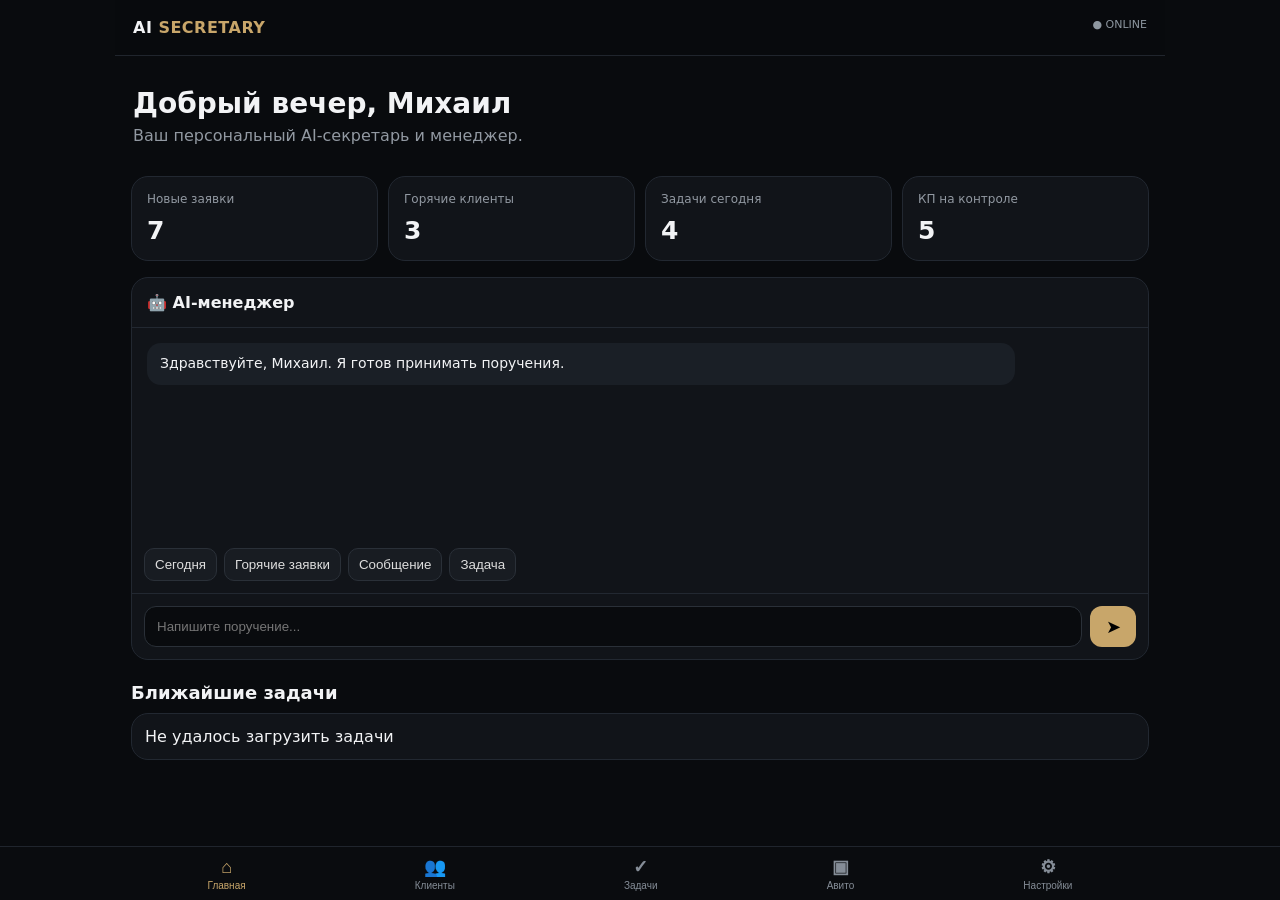
==== secretary.html @ 4240dd49 "Load live secretary tasks from backend" ====
<!doctype html>
<html lang="ru">
<head>
<meta charset="utf-8">
<meta name="viewport" content="width=device-width,initial-scale=1">
<meta name="theme-color" content="#090b0e">
<title>AI Secretary</title>
<style>
*{box-sizing:border-box}body{margin:0;background:#090b0e;color:#f2f3f5;font-family:system-ui,-apple-system,Segoe UI,sans-serif}.app{max-width:1050px;margin:auto;padding-bottom:90px}
header{position:sticky;top:0;z-index:5;padding:18px;background:#090b0eee;backdrop-filter:blur(14px);display:flex;justify-content:space-between;border-bottom:1px solid #20252d}.brand{font-weight:800;letter-spacing:.5px}.brand i{font-style:normal;color:#c8a66a}.online{font-size:11px;color:#8d969f}
main{padding:16px}.hero{padding:15px 2px}.hero h1{margin:0 0 6px;font-size:28px}.hero p{margin:0;color:#9299a2}.grid{display:grid;grid-template-columns:repeat(4,1fr);gap:10px;margin:16px 0}.card,.chat,.row{background:#111419;border:1px solid #222831;border-radius:17px}.card{padding:15px}.label{font-size:12px;color:#9299a2}.num{font-size:25px;font-weight:800;margin-top:10px}
.chat{overflow:hidden;margin-top:12px}.chathead{padding:15px;border-bottom:1px solid #222831;font-weight:700}.messages{min-height:220px;padding:15px;display:flex;flex-direction:column;gap:10px}.msg{padding:11px 13px;border-radius:14px;max-width:88%;font-size:14px;line-height:1.4}.ai{background:#1a1f26}.me{align-self:flex-end;background:#c8a66a;color:#101010}.quick{display:flex;gap:7px;overflow:auto;padding:0 12px 12px}.quick button{white-space:nowrap;background:#181c22;color:#ddd;border:1px solid #2a3038;border-radius:10px;padding:8px 10px}.input{display:flex;gap:8px;padding:12px;border-top:1px solid #222831}.input input{min-width:0;flex:1;background:#090b0e;color:#fff;border:1px solid #2a3038;border-radius:12px;padding:12px;outline:none}.input button{border:0;background:#c8a66a;border-radius:12px;width:46px;font-size:18px}.section{margin-top:22px}.section h2{font-size:18px;margin:0 0 10px}.rows{display:grid;gap:8px}.row{padding:13px;display:flex;justify-content:space-between}.row small{display:block;color:#8e969f;margin-top:4px}.badge{font-size:11px;background:#1d2922;color:#9fd0aa;padding:6px 8px;border-radius:8px;height:max-content}
nav{position:fixed;bottom:0;left:0;right:0;background:#0b0d10f7;border-top:1px solid #20252d;z-index:10}.nav{max-width:1050px;margin:auto;display:flex;justify-content:space-around;padding:8px}.nav button{background:none;border:0;color:#858d97;font-size:10px}.nav button b{display:block;font-size:18px;margin-bottom:2px}.nav button.active{color:#c8a66a}
@media(max-width:650px){.grid{grid-template-columns:repeat(2,1fr)}.hero h1{font-size:26px}}
</style>
</head>
<body><div class="app">
<header><div class="brand">AI <i>SECRETARY</i></div><div class="online">● ONLINE</div></header>
<main><div class="hero"><h1>Добрый вечер, Михаил</h1><p>Ваш персональный AI-секретарь и менеджер.</p></div>
<div class="grid"><div class="card"><div class="label">Новые заявки</div><div class="num">7</div></div><div class="card"><div class="label">Горячие клиенты</div><div class="num">3</div></div><div class="card"><div class="label">Задачи сегодня</div><div class="num">4</div></div><div class="card"><div class="label">КП на контроле</div><div class="num">5</div></div></div>
<div class="chat"><div class="chathead">🤖 AI-менеджер</div><div class="messages" id="messages"><div class="msg ai">Здравствуйте, Михаил. Я готов принимать поручения.</div></div>
<div class="quick"><button onclick="ask('Что у меня сегодня?')">Сегодня</button><button onclick="ask('Покажи горячие заявки')">Горячие заявки</button><button onclick="ask('Подготовь сообщение клиенту')">Сообщение</button><button onclick="ask('Создай задачу')">Задача</button></div>
<div class="input"><input id="inp" placeholder="Напишите поручение..."><button onclick="send()">➤</button></div></div>
<div class="section"><h2>Ближайшие задачи</h2><div class="rows" id="tasks"><div class="row"><div>Загрузка задач…</div></div></div></div>
</main></div><nav><div class="nav"><button class="active"><b>⌂</b>Главная</button><button><b>👥</b>Клиенты</button><button><b>✓</b>Задачи</button><button><b>▣</b>Авито</button><button><b>⚙</b>Настройки</button></div></nav>
<script>
const box=document.getElementById('messages'),inp=document.getElementById('inp');
let history=[];
function add(t,c){const d=document.createElement('div');d.className='msg '+c;d.textContent=t;box.appendChild(d);box.scrollTop=box.scrollHeight}
function ask(t){inp.value=t;send()}
async function send(){
 const t=inp.value.trim(); if(!t)return;
 add(t,'me'); inp.value='';
 const typing=document.createElement('div'); typing.className='msg ai'; typing.textContent='Печатает…'; box.appendChild(typing);
 try{
   const r=await fetch('https://avito-manager-server.onrender.com/api/secretary/chat',{
     method:'POST',headers:{'Content-Type':'application/json'},
     body:JSON.stringify({message:t,history})
   });
   const data=await r.json(); typing.remove();
   const answer=data.answer||data.error||'Не удалось получить ответ.';
   add(answer,'ai');
   history.push({role:'user',content:t},{role:'assistant',content:answer});
   if(history.length>24) history=history.slice(-24);
 }catch(e){typing.remove();add('Не удалось связаться с сервером. Проверь, что сервер запущен на Render.','ai')}
}
inp.addEventListener('keydown',e=>{if(e.key==='Enter')send()});
async function loadTasks(){
 try{
  const r=await fetch('https://avito-manager-server.onrender.com/api/secretary/tasks');
  const d=await r.json(); const el=document.getElementById('tasks');
  if(!d.tasks||!d.tasks.length){el.innerHTML='<div class="row"><div>Задач пока нет</div></div>';return}
  el.innerHTML=d.tasks.slice(-8).reverse().map(t=>{
   const when=[t.dueDate,t.dueTime].filter(Boolean).join(' · ');
   return '<div class="row"><div>'+escapeHtml(t.title)+'<small>'+escapeHtml(when||'Без срока')+'</small></div><span class="badge">'+escapeHtml(t.priority||'задача')+'</span></div>'
  }).join('');
 }catch(e){document.getElementById('tasks').innerHTML='<div class="row"><div>Не удалось загрузить задачи</div></div>'}
}
function escapeHtml(s){return String(s).replace(/[&<>'"]/g,c=>({'&':'&amp;','<':'&lt;','>':'&gt;',"'":'&#39;','\\"':'&quot;'}[c]));}
loadTasks();
</script></body></html>
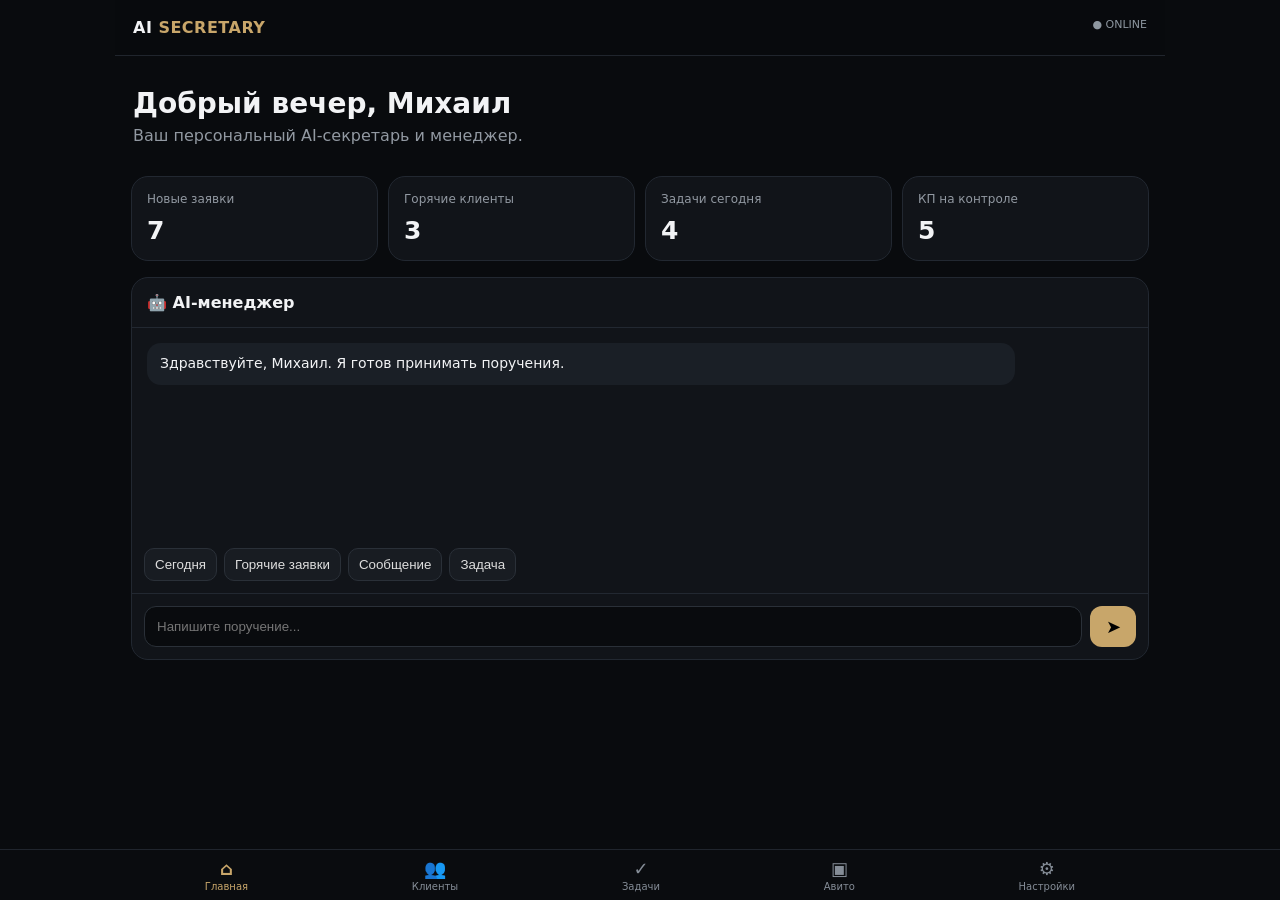
==== commit 8ab8c6e6: "Make navigation work without JavaScript handlers" ====
--- a/secretary.html
+++ b/secretary.html
@@ -10,7 +10,10 @@
 header{position:sticky;top:0;z-index:5;padding:18px;background:#090b0eee;backdrop-filter:blur(14px);display:flex;justify-content:space-between;border-bottom:1px solid #20252d}.brand{font-weight:800;letter-spacing:.5px}.brand i{font-style:normal;color:#c8a66a}.online{font-size:11px;color:#8d969f}
 main{padding:16px}.hero{padding:15px 2px}.hero h1{margin:0 0 6px;font-size:28px}.hero p{margin:0;color:#9299a2}.grid{display:grid;grid-template-columns:repeat(4,1fr);gap:10px;margin:16px 0}.card,.chat,.row{background:#111419;border:1px solid #222831;border-radius:17px}.card{padding:15px}.label{font-size:12px;color:#9299a2}.num{font-size:25px;font-weight:800;margin-top:10px}
 .chat{overflow:hidden;margin-top:12px}.chathead{padding:15px;border-bottom:1px solid #222831;font-weight:700}.messages{min-height:220px;padding:15px;display:flex;flex-direction:column;gap:10px}.msg{padding:11px 13px;border-radius:14px;max-width:88%;font-size:14px;line-height:1.4}.ai{background:#1a1f26}.me{align-self:flex-end;background:#c8a66a;color:#101010}.quick{display:flex;gap:7px;overflow:auto;padding:0 12px 12px}.quick button{white-space:nowrap;background:#181c22;color:#ddd;border:1px solid #2a3038;border-radius:10px;padding:8px 10px}.input{display:flex;gap:8px;padding:12px;border-top:1px solid #222831}.input input{min-width:0;flex:1;background:#090b0e;color:#fff;border:1px solid #2a3038;border-radius:12px;padding:12px;outline:none}.input button{border:0;background:#c8a66a;border-radius:12px;width:46px;font-size:18px}.section{margin-top:22px}.section h2{font-size:18px;margin:0 0 10px}.rows{display:grid;gap:8px}.row{padding:13px;display:flex;justify-content:space-between}.row small{display:block;color:#8e969f;margin-top:4px}.badge{font-size:11px;background:#1d2922;color:#9fd0aa;padding:6px 8px;border-radius:8px;height:max-content}
-nav{position:fixed;bottom:0;left:0;right:0;background:#0b0d10f7;border-top:1px solid #20252d;z-index:10}.nav{max-width:1050px;margin:auto;display:flex;justify-content:space-around;padding:8px}.nav button{background:none;border:0;color:#858d97;font-size:10px}.nav button b{display:block;font-size:18px;margin-bottom:2px}.nav button.active{color:#c8a66a}
+nav{position:fixed;bottom:0;left:0;right:0;background:#0b0d10f7;border-top:1px solid #20252d;z-index:10}.nav{max-width:1050px;margin:auto;display:flex;justify-content:space-around;padding:8px}.nav button,.nav a{background:none;border:0;color:#858d97;font-size:10px;text-decoration:none;text-align:center}.nav button b,.nav a b{display:block;font-size:18px;margin-bottom:2px}.nav button.active,.nav a.active{color:#c8a66a}
+.section{scroll-margin-top:20px}
+#clientsSection,#tasksSection,#avitoSection,#settingsSection{display:none!important}
+#clientsSection:target,#tasksSection:target,#avitoSection:target,#settingsSection:target{display:block!important}
 @media(max-width:650px){.grid{grid-template-columns:repeat(2,1fr)}.hero h1{font-size:26px}}
 </style>
 </head>
@@ -21,8 +24,23 @@
 <div class="chat"><div class="chathead">🤖 AI-менеджер</div><div class="messages" id="messages"><div class="msg ai">Здравствуйте, Михаил. Я готов принимать поручения.</div></div>
 <div class="quick"><button onclick="ask('Что у меня сегодня?')">Сегодня</button><button onclick="ask('Покажи горячие заявки')">Горячие заявки</button><button onclick="ask('Подготовь сообщение клиенту')">Сообщение</button><button onclick="ask('Создай задачу')">Задача</button></div>
 <div class="input"><input id="inp" placeholder="Напишите поручение..."><button onclick="send()">➤</button></div></div>
-<div class="section"><h2>Ближайшие задачи</h2><div class="rows" id="tasks"><div class="row"><div>Загрузка задач…</div></div></div></div>
-</main></div><nav><div class="nav"><button class="active"><b>⌂</b>Главная</button><button><b>👥</b>Клиенты</button><button><b>✓</b>Задачи</button><button><b>▣</b>Авито</button><button><b>⚙</b>Настройки</button></div></nav>
+<div class="section" id="clientsSection" style="display:none"><h2>Клиенты</h2><div class="rows" id="clients"><div class="row"><div>Загрузка клиентов…</div></div></div></div>
+<div class="section" id="tasksSection"><h2>Ближайшие задачи</h2><div class="rows" id="tasks"><div class="row"><div>Загрузка задач…</div></div></div></div>
+<div class="section" id="avitoSection" style="display:none"><h2>Авито</h2><div class="rows">
+<div class="row"><div><b>Продвижение объявлений</b><small>Управление рекламой и контроль заявок</small></div><span class="badge">AI</span></div>
+<div class="row"><div><b>Заявки с Авито</b><small>Новые обращения будут обрабатываться AI-менеджером</small></div><span class="badge">ONLINE</span></div>
+</div></div>
+<div class="section" id="settingsSection" style="display:none"><h2>Настройки</h2><div class="rows">
+<div class="row"><div><b>AI-секретарь</b><small>Подключение к серверу Render</small></div><span class="badge">ON</span></div>
+<div class="row"><div><b>Авито OAuth</b><small>Авторизация приложения Avito Manager</small></div><span class="badge">В процессе</span></div>
+</div></div>
+</main></div><nav><div class="nav">
+<a href="secretary.html" class="active"><b>⌂</b>Главная</a>
+<a href="#clientsSection"><b>👥</b>Клиенты</a>
+<a href="#tasksSection"><b>✓</b>Задачи</a>
+<a href="#avitoSection"><b>▣</b>Авито</a>
+<a href="#settingsSection"><b>⚙</b>Настройки</a>
+</div></nav>
 <script>
 const box=document.getElementById('messages'),inp=document.getElementById('inp');
 let history=[];
@@ -58,4 +76,38 @@
 }
 function escapeHtml(s){return String(s).replace(/[&<>'"]/g,c=>({'&':'&amp;','<':'&lt;','>':'&gt;',"'":'&#39;','\\"':'&quot;'}[c]));}
 loadTasks();
+function hidePages(){
+ ['clientsSection','tasksSection','avitoSection','settingsSection'].forEach(id=>document.getElementById(id).style.display='none');
+}
+function showPage(page,btn){
+ document.querySelectorAll('.nav button').forEach(b=>b.classList.remove('active'));
+ btn.classList.add('active');
+ hidePages();
+ if(page==='home'){
+   window.scrollTo({top:0,behavior:'smooth'});
+ } else if(page==='clients'){
+   const sec=document.getElementById('clientsSection'); sec.style.display='block'; loadClients(); sec.scrollIntoView({behavior:'smooth',block:'start'});
+ } else if(page==='tasks'){
+   const sec=document.getElementById('tasksSection'); sec.style.display='block'; loadTasks(); sec.scrollIntoView({behavior:'smooth',block:'start'});
+ } else if(page==='avito'){
+   const sec=document.getElementById('avitoSection'); sec.style.display='block'; sec.scrollIntoView({behavior:'smooth',block:'start'});
+ } else if(page==='settings'){
+   const sec=document.getElementById('settingsSection'); sec.style.display='block'; sec.scrollIntoView({behavior:'smooth',block:'start'});
+ }
+}
+async function loadClients(){
+ try{
+  const r=await fetch('https://avito-manager-server.onrender.com/api/secretary/clients');
+  const d=await r.json(); const el=document.getElementById('clients');
+  if(!d.clients||!d.clients.length){el.innerHTML='<div class="row"><div>Клиентов пока нет</div></div>';return}
+  el.innerHTML=d.clients.slice().reverse().map(c=>'<div class="row"><div>'+escapeHtml(c.name)+'<small>'+escapeHtml([c.phone,c.object,c.source].filter(Boolean).join(' · '))+'</small></div><span class="badge">'+escapeHtml(c.stage||'Новый')+'</span></div>').join('');
+ }catch(e){document.getElementById('clients').innerHTML='<div class="row"><div>Не удалось загрузить клиентов</div></div>'}
+}
+async function showClients(){
+ const sec=document.getElementById('clientsSection'); sec.style.display='block'; loadClients();
+ try{const r=await fetch('https://avito-manager-server.onrender.com/api/secretary/clients');const d=await r.json();const el=document.getElementById('clients');
+ if(!d.clients.length){el.innerHTML='<div class="row"><div>Клиентов пока нет</div></div>';return}
+ el.innerHTML=d.clients.slice().reverse().map(c=>'<div class="row"><div>'+escapeHtml(c.name)+'<small>'+escapeHtml([c.phone,c.object,c.source].filter(Boolean).join(' · '))+'</small></div><span class="badge">'+escapeHtml(c.stage)+'</span></div>').join('');
+ }catch(e){document.getElementById('clients').innerHTML='<div class="row"><div>Не удалось загрузить клиентов</div></div>'}
+}
 </script></body></html>
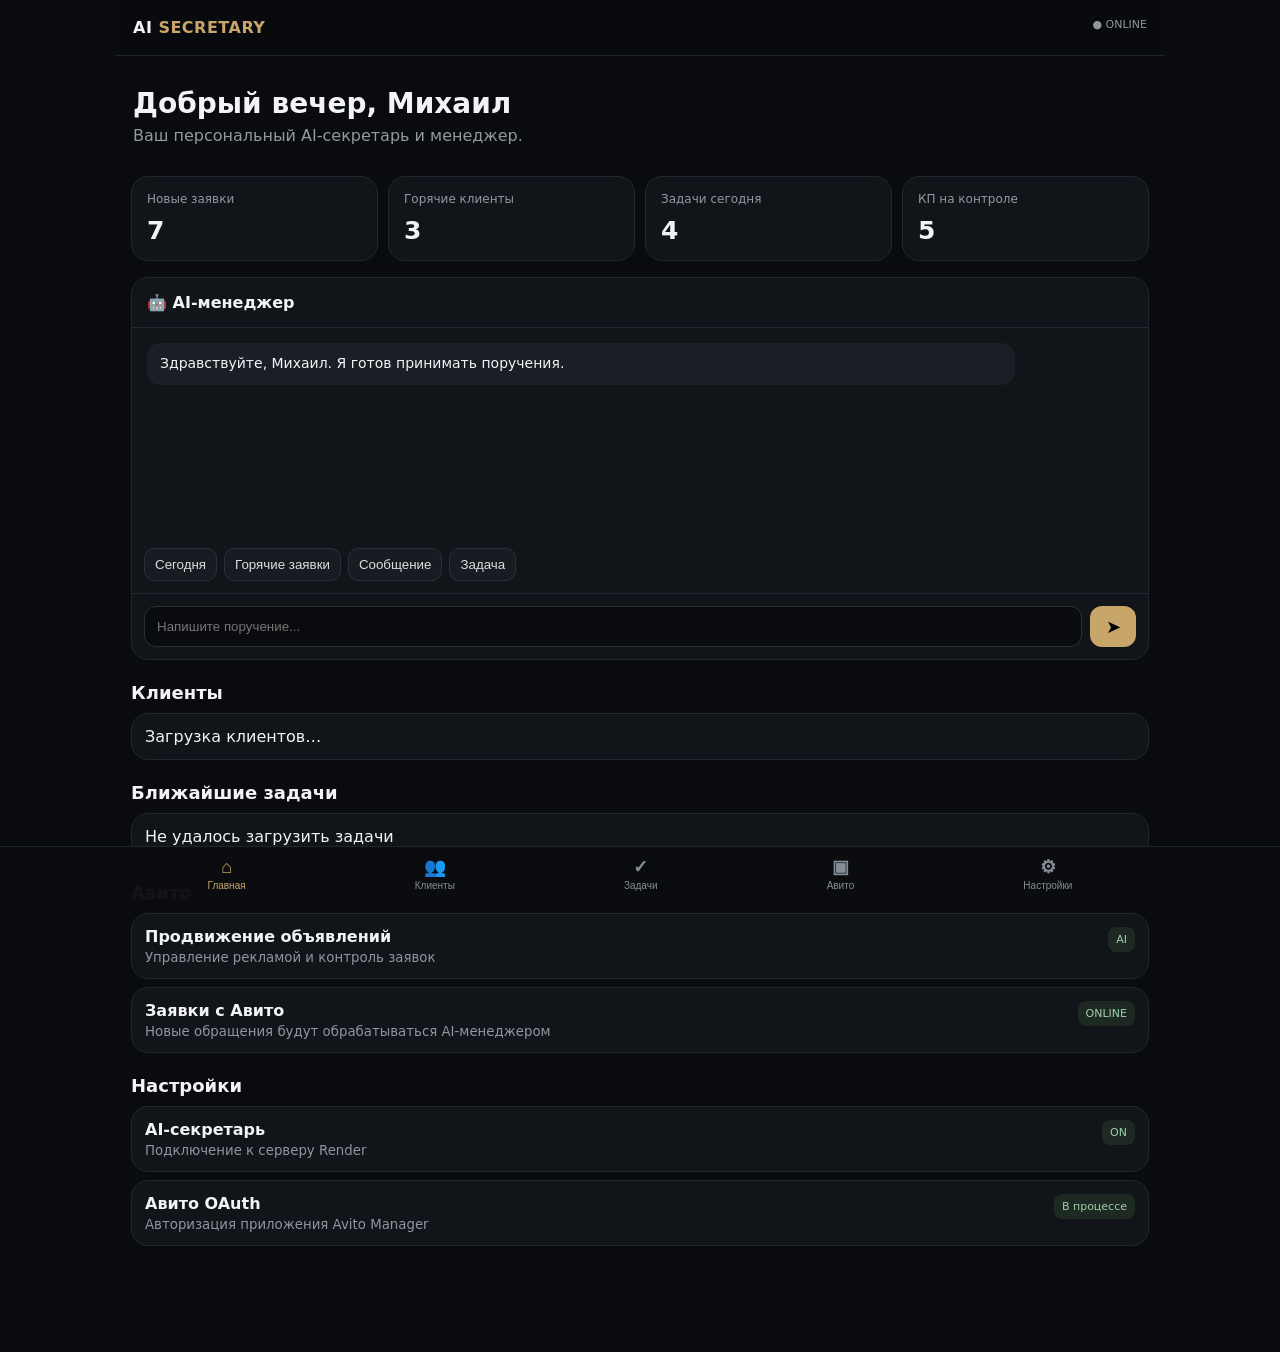
==== commit 1a2b9f56: "Fix AI Secretary navigation buttons" ====
--- a/secretary.html
+++ b/secretary.html
@@ -11,9 +11,7 @@
 main{padding:16px}.hero{padding:15px 2px}.hero h1{margin:0 0 6px;font-size:28px}.hero p{margin:0;color:#9299a2}.grid{display:grid;grid-template-columns:repeat(4,1fr);gap:10px;margin:16px 0}.card,.chat,.row{background:#111419;border:1px solid #222831;border-radius:17px}.card{padding:15px}.label{font-size:12px;color:#9299a2}.num{font-size:25px;font-weight:800;margin-top:10px}
 .chat{overflow:hidden;margin-top:12px}.chathead{padding:15px;border-bottom:1px solid #222831;font-weight:700}.messages{min-height:220px;padding:15px;display:flex;flex-direction:column;gap:10px}.msg{padding:11px 13px;border-radius:14px;max-width:88%;font-size:14px;line-height:1.4}.ai{background:#1a1f26}.me{align-self:flex-end;background:#c8a66a;color:#101010}.quick{display:flex;gap:7px;overflow:auto;padding:0 12px 12px}.quick button{white-space:nowrap;background:#181c22;color:#ddd;border:1px solid #2a3038;border-radius:10px;padding:8px 10px}.input{display:flex;gap:8px;padding:12px;border-top:1px solid #222831}.input input{min-width:0;flex:1;background:#090b0e;color:#fff;border:1px solid #2a3038;border-radius:12px;padding:12px;outline:none}.input button{border:0;background:#c8a66a;border-radius:12px;width:46px;font-size:18px}.section{margin-top:22px}.section h2{font-size:18px;margin:0 0 10px}.rows{display:grid;gap:8px}.row{padding:13px;display:flex;justify-content:space-between}.row small{display:block;color:#8e969f;margin-top:4px}.badge{font-size:11px;background:#1d2922;color:#9fd0aa;padding:6px 8px;border-radius:8px;height:max-content}
 nav{position:fixed;bottom:0;left:0;right:0;background:#0b0d10f7;border-top:1px solid #20252d;z-index:10}.nav{max-width:1050px;margin:auto;display:flex;justify-content:space-around;padding:8px}.nav button,.nav a{background:none;border:0;color:#858d97;font-size:10px;text-decoration:none;text-align:center}.nav button b,.nav a b{display:block;font-size:18px;margin-bottom:2px}.nav button.active,.nav a.active{color:#c8a66a}
-.section{scroll-margin-top:20px}
-#clientsSection,#tasksSection,#avitoSection,#settingsSection{display:none!important}
-#clientsSection:target,#tasksSection:target,#avitoSection:target,#settingsSection:target{display:block!important}
+
 @media(max-width:650px){.grid{grid-template-columns:repeat(2,1fr)}.hero h1{font-size:26px}}
 </style>
 </head>
@@ -24,22 +22,22 @@
 <div class="chat"><div class="chathead">🤖 AI-менеджер</div><div class="messages" id="messages"><div class="msg ai">Здравствуйте, Михаил. Я готов принимать поручения.</div></div>
 <div class="quick"><button onclick="ask('Что у меня сегодня?')">Сегодня</button><button onclick="ask('Покажи горячие заявки')">Горячие заявки</button><button onclick="ask('Подготовь сообщение клиенту')">Сообщение</button><button onclick="ask('Создай задачу')">Задача</button></div>
 <div class="input"><input id="inp" placeholder="Напишите поручение..."><button onclick="send()">➤</button></div></div>
-<div class="section" id="clientsSection" style="display:none"><h2>Клиенты</h2><div class="rows" id="clients"><div class="row"><div>Загрузка клиентов…</div></div></div></div>
+<div class="section" id="clientsSection"><h2>Клиенты</h2><div class="rows" id="clients"><div class="row"><div>Загрузка клиентов…</div></div></div></div>
 <div class="section" id="tasksSection"><h2>Ближайшие задачи</h2><div class="rows" id="tasks"><div class="row"><div>Загрузка задач…</div></div></div></div>
-<div class="section" id="avitoSection" style="display:none"><h2>Авито</h2><div class="rows">
+<div class="section" id="avitoSection"><h2>Авито</h2><div class="rows">
 <div class="row"><div><b>Продвижение объявлений</b><small>Управление рекламой и контроль заявок</small></div><span class="badge">AI</span></div>
 <div class="row"><div><b>Заявки с Авито</b><small>Новые обращения будут обрабатываться AI-менеджером</small></div><span class="badge">ONLINE</span></div>
 </div></div>
-<div class="section" id="settingsSection" style="display:none"><h2>Настройки</h2><div class="rows">
+<div class="section" id="settingsSection"><h2>Настройки</h2><div class="rows">
 <div class="row"><div><b>AI-секретарь</b><small>Подключение к серверу Render</small></div><span class="badge">ON</span></div>
 <div class="row"><div><b>Авито OAuth</b><small>Авторизация приложения Avito Manager</small></div><span class="badge">В процессе</span></div>
 </div></div>
 </main></div><nav><div class="nav">
-<a href="secretary.html" class="active"><b>⌂</b>Главная</a>
-<a href="#clientsSection"><b>👥</b>Клиенты</a>
-<a href="#tasksSection"><b>✓</b>Задачи</a>
-<a href="#avitoSection"><b>▣</b>Авито</a>
-<a href="#settingsSection"><b>⚙</b>Настройки</a>
+<button class="active" onclick="showPage('home',this)"><b>⌂</b>Главная</button>
+<button onclick="showPage('clients',this)"><b>👥</b>Клиенты</button>
+<button onclick="showPage('tasks',this)"><b>✓</b>Задачи</button>
+<button onclick="showPage('avito',this)"><b>▣</b>Авито</button>
+<button onclick="showPage('settings',this)"><b>⚙</b>Настройки</button>
 </div></nav>
 <script>
 const box=document.getElementById('messages'),inp=document.getElementById('inp');
@@ -76,24 +74,18 @@
 }
 function escapeHtml(s){return String(s).replace(/[&<>'"]/g,c=>({'&':'&amp;','<':'&lt;','>':'&gt;',"'":'&#39;','\\"':'&quot;'}[c]));}
 loadTasks();
-function hidePages(){
- ['clientsSection','tasksSection','avitoSection','settingsSection'].forEach(id=>document.getElementById(id).style.display='none');
-}
+function hidePages(){ ['clientsSection','tasksSection','avitoSection','settingsSection'].forEach(id=>{const e=document.getElementById(id);e.style.display='none';});}
 function showPage(page,btn){
  document.querySelectorAll('.nav button').forEach(b=>b.classList.remove('active'));
  btn.classList.add('active');
  hidePages();
- if(page==='home'){
-   window.scrollTo({top:0,behavior:'smooth'});
- } else if(page==='clients'){
-   const sec=document.getElementById('clientsSection'); sec.style.display='block'; loadClients(); sec.scrollIntoView({behavior:'smooth',block:'start'});
- } else if(page==='tasks'){
-   const sec=document.getElementById('tasksSection'); sec.style.display='block'; loadTasks(); sec.scrollIntoView({behavior:'smooth',block:'start'});
- } else if(page==='avito'){
-   const sec=document.getElementById('avitoSection'); sec.style.display='block'; sec.scrollIntoView({behavior:'smooth',block:'start'});
- } else if(page==='settings'){
-   const sec=document.getElementById('settingsSection'); sec.style.display='block'; sec.scrollIntoView({behavior:'smooth',block:'start'});
- }
+ if(page==='home'){window.scrollTo({top:0,behavior:'smooth'});return;}
+ const map={clients:'clientsSection',tasks:'tasksSection',avito:'avitoSection',settings:'settingsSection'};
+ const sec=document.getElementById(map[page]);
+ sec.style.display='block';
+ if(page==='clients') loadClients();
+ if(page==='tasks') loadTasks();
+ sec.scrollIntoView({behavior:'smooth',block:'start'});
 }
 async function loadClients(){
  try{
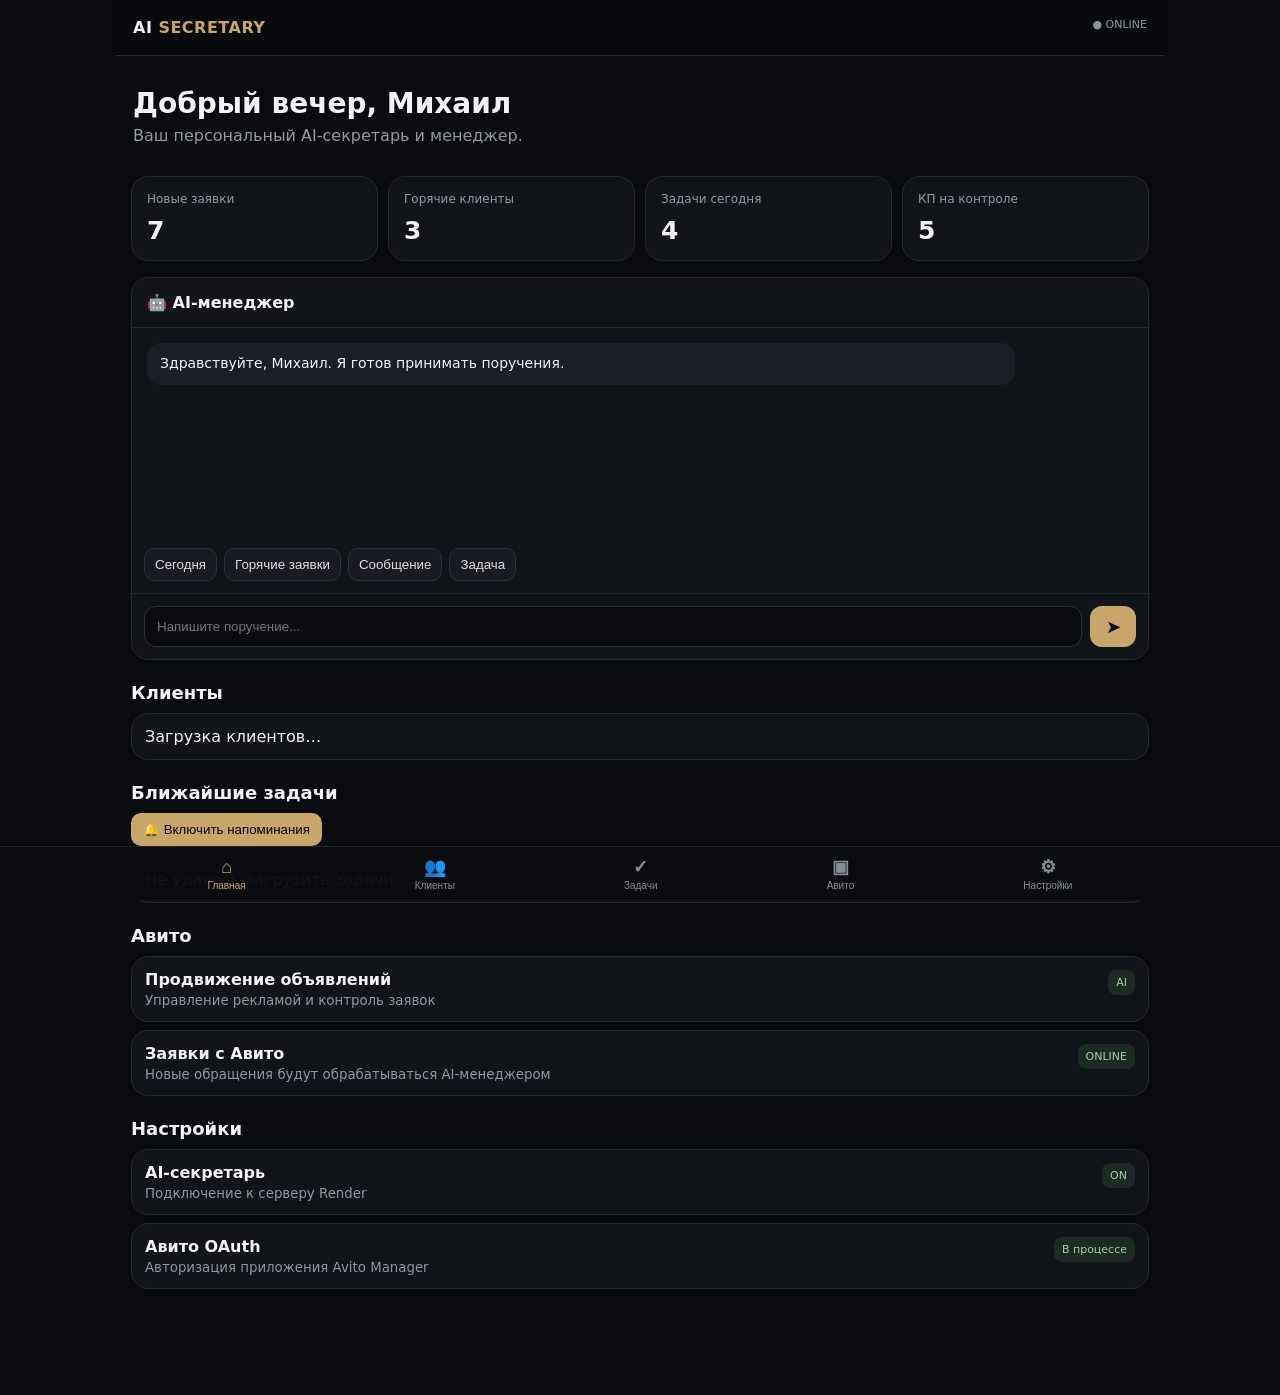
==== commit 1fbaff8b: "Add browser task reminders" ====
--- a/secretary.html
+++ b/secretary.html
@@ -23,7 +23,7 @@
 <div class="quick"><button onclick="ask('Что у меня сегодня?')">Сегодня</button><button onclick="ask('Покажи горячие заявки')">Горячие заявки</button><button onclick="ask('Подготовь сообщение клиенту')">Сообщение</button><button onclick="ask('Создай задачу')">Задача</button></div>
 <div class="input"><input id="inp" placeholder="Напишите поручение..."><button onclick="send()">➤</button></div></div>
 <div class="section" id="clientsSection"><h2>Клиенты</h2><div class="rows" id="clients"><div class="row"><div>Загрузка клиентов…</div></div></div></div>
-<div class="section" id="tasksSection"><h2>Ближайшие задачи</h2><div class="rows" id="tasks"><div class="row"><div>Загрузка задач…</div></div></div></div>
+<div class="section" id="tasksSection"><h2>Ближайшие задачи</h2><button onclick="enableReminders()" style="margin:0 0 10px;background:#c8a66a;border:0;border-radius:10px;padding:9px 12px">🔔 Включить напоминания</button><div class="rows" id="tasks"><div class="row"><div>Загрузка задач…</div></div></div></div>
 <div class="section" id="avitoSection"><h2>Авито</h2><div class="rows">
 <div class="row"><div><b>Продвижение объявлений</b><small>Управление рекламой и контроль заявок</small></div><span class="badge">AI</span></div>
 <div class="row"><div><b>Заявки с Авито</b><small>Новые обращения будут обрабатываться AI-менеджером</small></div><span class="badge">ONLINE</span></div>
@@ -56,24 +56,73 @@
    const data=await r.json(); typing.remove();
    const answer=data.answer||data.error||'Не удалось получить ответ.';
    add(answer,'ai');
+   if(data.type==='task' && data.task){
+     renderTasks([data.task]);
+     await loadTasks();
+   }
    history.push({role:'user',content:t},{role:'assistant',content:answer});
    if(history.length>24) history=history.slice(-24);
  }catch(e){typing.remove();add('Не удалось связаться с сервером. Проверь, что сервер запущен на Render.','ai')}
 }
 inp.addEventListener('keydown',e=>{if(e.key==='Enter')send()});
+function renderTasks(tasks){
+ const el=document.getElementById('tasks');
+ if(!tasks||!tasks.length){
+   el.innerHTML='<div class="row"><div>Задач пока нет</div></div>';
+   return;
+ }
+ el.innerHTML=tasks.slice(-8).reverse().map(t=>{
+   const when=[t.dueDate,t.dueTime].filter(Boolean).join(' · ');
+   return '<div class="row"><div>'+escapeHtml(t.title)+'<small>'+escapeHtml(when||'Без срока')+'</small></div><span class="badge">'+escapeHtml(t.priority||'задача')+'</span></div>';
+ }).join('');
+}
 async function loadTasks(){
  try{
-  const r=await fetch('https://avito-manager-server.onrender.com/api/secretary/tasks');
-  const d=await r.json(); const el=document.getElementById('tasks');
-  if(!d.tasks||!d.tasks.length){el.innerHTML='<div class="row"><div>Задач пока нет</div></div>';return}
-  el.innerHTML=d.tasks.slice(-8).reverse().map(t=>{
-   const when=[t.dueDate,t.dueTime].filter(Boolean).join(' · ');
-   return '<div class="row"><div>'+escapeHtml(t.title)+'<small>'+escapeHtml(when||'Без срока')+'</small></div><span class="badge">'+escapeHtml(t.priority||'задача')+'</span></div>'
-  }).join('');
- }catch(e){document.getElementById('tasks').innerHTML='<div class="row"><div>Не удалось загрузить задачи</div></div>'}
+  const r=await fetch('https://avito-manager-server.onrender.com/api/secretary/tasks?ts='+Date.now(),{cache:'no-store'});
+  const d=await r.json();
+  renderTasks(d.tasks||[]);
+ }catch(e){
+  document.getElementById('tasks').innerHTML='<div class="row"><div>Не удалось загрузить задачи</div></div>';
+ }
 }
 function escapeHtml(s){return String(s).replace(/[&<>'"]/g,c=>({'&':'&amp;','<':'&lt;','>':'&gt;',"'":'&#39;','\\"':'&quot;'}[c]));}
 loadTasks();
+let reminderTimer=null;
+const remindedTasks=new Set(JSON.parse(localStorage.getItem('remindedTasks')||'[]'));
+
+async function enableReminders(){
+  if(!('Notification' in window)){ alert('Этот браузер не поддерживает уведомления.'); return; }
+  const permission=await Notification.requestPermission();
+  if(permission==='granted'){
+    alert('Напоминания включены. Страница будет проверять задачи каждую минуту.');
+    checkReminders();
+    if(!reminderTimer) reminderTimer=setInterval(checkReminders,60000);
+  }else{
+    alert('Уведомления не разрешены в браузере.');
+  }
+}
+async function checkReminders(){
+  try{
+    const r=await fetch('https://avito-manager-server.onrender.com/api/secretary/tasks?ts='+Date.now(),{cache:'no-store'});
+    const d=await r.json();
+    const now=new Date();
+    (d.tasks||[]).forEach(t=>{
+      if(t.status==='done'||!t.dueDate||!t.dueTime||remindedTasks.has(String(t.id))) return;
+      const due=new Date(t.dueDate+'T'+t.dueTime+':00');
+      if(now>=due){
+        if(Notification.permission==='granted'){
+          new Notification('AI-секретарь', {body:t.title});
+        }
+        remindedTasks.add(String(t.id));
+        localStorage.setItem('remindedTasks',JSON.stringify([...remindedTasks].slice(-100)));
+      }
+    });
+  }catch(e){}
+}
+if('Notification' in window && Notification.permission==='granted'){
+  checkReminders();
+  reminderTimer=setInterval(checkReminders,60000);
+}
 function hidePages(){ ['clientsSection','tasksSection','avitoSection','settingsSection'].forEach(id=>{const e=document.getElementById(id);e.style.display='none';});}
 function showPage(page,btn){
  document.querySelectorAll('.nav button').forEach(b=>b.classList.remove('active'));
